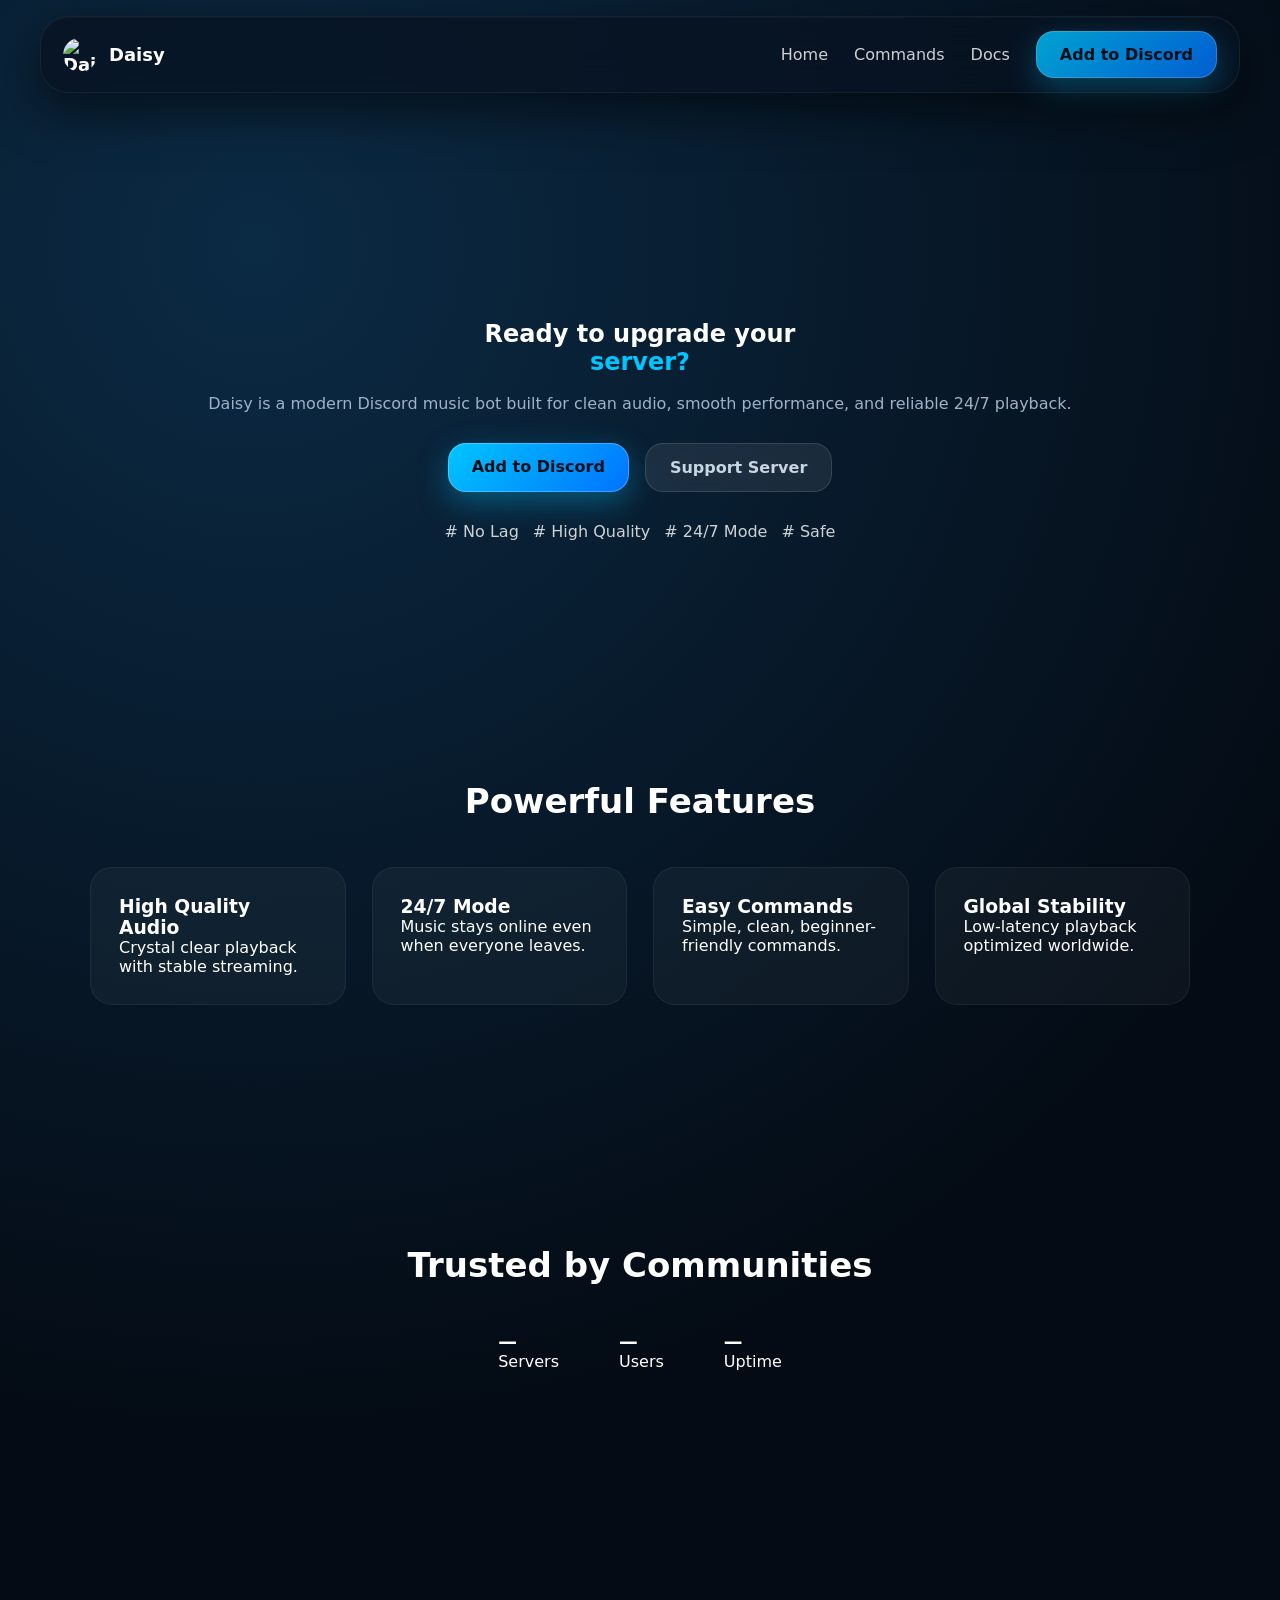
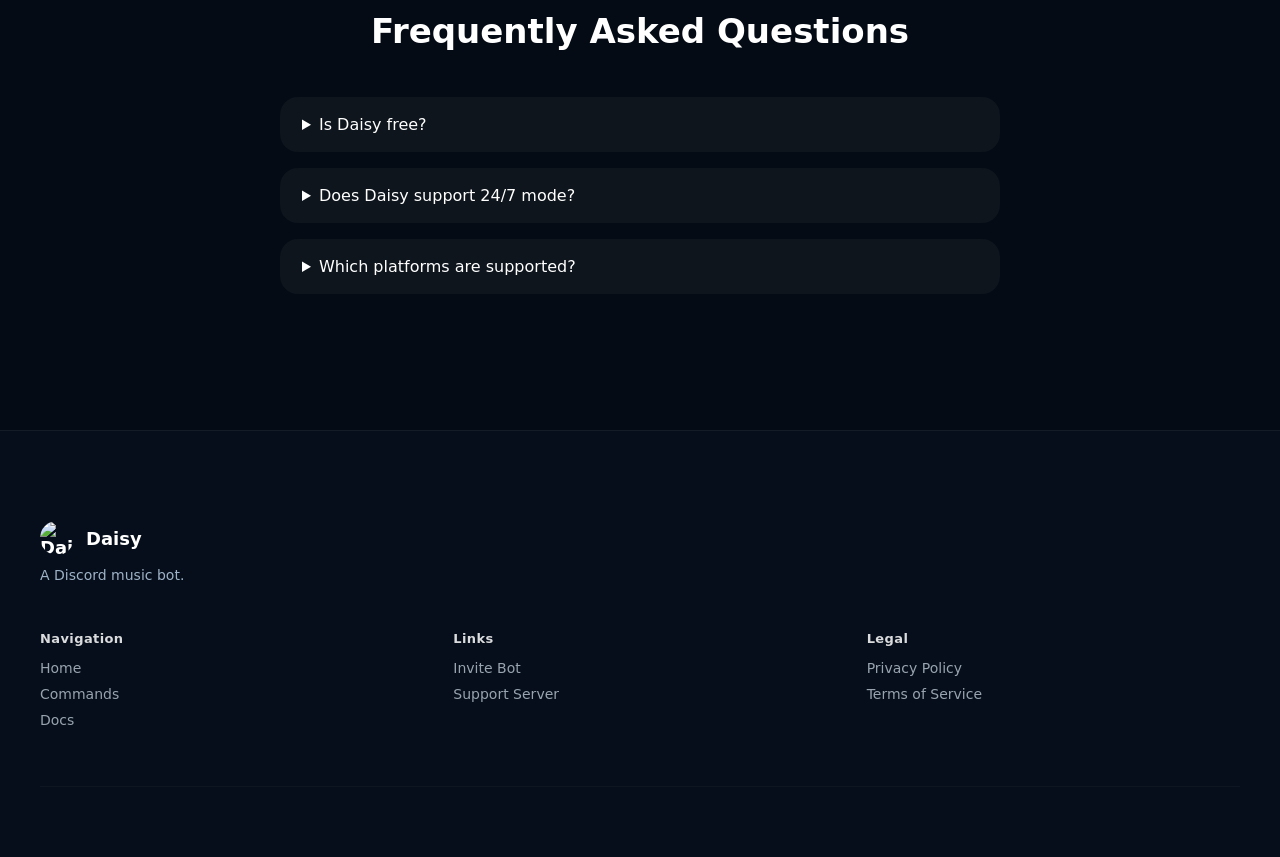
==== daisy/index.html @ 89b07923 "Update index.html" ====
<!DOCTYPE html>
<html lang="en">
<head>
  <meta charset="UTF-8" />
  <meta name="viewport" content="width=device-width, initial-scale=1.0" />
  <title>Daisy — Discord Music Bot</title>
  
  <meta property="og:type" content="website">
  <meta property="og:url" content="https://lovejot.is-a.dev/daisy">
  <meta property="og:title" content="Daisy — A Discord Music Bot">
  <meta property="og:description" content="High quality music, advanced filters, playlists, Spotify support and 24/7 mode. Add Daisy to your Discord server today.">
  <meta property="og:image" content="https://i.ibb.co/xtmF1NCG/ffbb6459c2cec57ca99cf73c35cd9084.png">

  <meta name="twitter:card" content="summary_large_image">
  <meta name="twitter:title" content="Daisy — A Discord Music Bot">
  <meta name="twitter:description" content="High quality music, advanced filters, playlists, Spotify support and 24/7 mode. Add Daisy to your Discord server today.">
  <meta name="twitter:image" content="https://i.ibb.co/xtmF1NCG/ffbb6459c2cec57ca99cf73c35cd9084.png">

  <meta name="theme-color" content="#00c6ff">

  <link rel="stylesheet" href="styles.css" />

  <!-- GSAP -->
  <script src="https://unpkg.com/gsap@3/dist/gsap.min.js" defer></script>
  <script src="https://unpkg.com/gsap@3/dist/ScrollTrigger.min.js" defer></script>
  <script src="main.js" defer></script>
</head>

<body>

<!-- ================= HEADER ================= -->
<header class="header">
  <div class="header-inner">
    <div class="logo">
      <img src="https://i.ibb.co/xtmF1NCG/ffbb6459c2cec57ca99cf73c35cd9084.png" alt="Daisy" />
      Daisy
    </div>

    <nav class="nav-desktop">
      <a id="navHome">Home</a>
      <a id="navCommands">Commands</a>
      <a id="navDocs">Docs</a>
      <a class="btn primary small" id="navInvite">Add to Discord</a>
    </nav>

    <button class="menu-btn" id="menuBtn" aria-label="Menu">
  <span></span>
  <span></span>
  <span></span>
</button>

  <!-- Mobile Floating Menu -->
<div class="mobile-menu" id="mobileMenu">
  <a class="menu-item" id="mNavHome">Home</a>
  <a class="menu-item" id="mNavCommands">Commands</a>
  <a class="menu-item" id="mNavDocs">Docs</a>

  <!-- PRIMARY CTA -->
  <a class="menu-btn-primary" id="mInviteBtn">
    Add to Discord
  </a>
</div>
</header>

  <div class="menu-backdrop" id="menuBackdrop"></div>

<!-- ================= MAIN ================= -->
<main>

<section class="hero section">
  <div class="hero-inner">
    <h1>
      Ready to upgrade your<br />
      <span class="accent">server?</span>
    </h1>

    <p>
      Daisy is a modern Discord music bot built for clean audio,
      smooth performance, and reliable 24/7 playback.
    </p>

    <div class="hero-actions">
      <a class="btn primary" id="heroInvite">Add to Discord</a>
      <a class="btn secondary" id="heroSupport">Support Server</a>
    </div>

    <div class="hero-badges">
      <span># No Lag</span>
      <span># High Quality</span>
      <span># 24/7 Mode</span>
      <span># Safe</span>
    </div>
  </div>
</section>

<section class="section">
  <h2 class="section-title">Powerful Features</h2>

  <div class="features-grid">
    <div class="feature-card">
      <h3>High Quality Audio</h3>
      <p>Crystal clear playback with stable streaming.</p>
    </div>
    <div class="feature-card">
      <h3>24/7 Mode</h3>
      <p>Music stays online even when everyone leaves.</p>
    </div>
    <div class="feature-card">
      <h3>Easy Commands</h3>
      <p>Simple, clean, beginner-friendly commands.</p>
    </div>
    <div class="feature-card">
      <h3>Global Stability</h3>
      <p>Low-latency playback optimized worldwide.</p>
    </div>
  </div>
</section>

<section class="section">
  <h2 class="section-title">Trusted by Communities</h2>

  <div class="stats-grid">
    <div class="stat">
      <h3 id="statServers">—</h3>
      <p>Servers</p>
    </div>
    <div class="stat">
      <h3 id="statUsers">—</h3>
      <p>Users</p>
    </div>
    <div class="stat">
      <h3 id="statUptime">—</h3>
      <p>Uptime</p>
    </div>
  </div>
</section>

<section class="section">
  <h2 class="section-title">Frequently Asked Questions</h2>

  <div class="faq">
    <details>
      <summary>Is Daisy free?</summary>
      <p>Yes. Daisy is completely free to use.</p>
    </details>
    <details>
      <summary>Does Daisy support 24/7 mode?</summary>
      <p>Yes, persistent 24/7 playback is supported.</p>
    </details>
    <details>
      <summary>Which platforms are supported?</summary>
      <p>Daisy supports popular Discord music sources.</p>
    </details>
  </div>
</section>

</main>

<!-- ================= FOOTER ================= -->
<footer class="footer">
  <div class="footer-inner">

    <!-- Brand -->
    <div class="footer-brand">
      <div class="logo">
        <img src="https://i.ibb.co/xtmF1NCG/ffbb6459c2cec57ca99cf73c35cd9084.png" alt="Daisy" />
        Daisy
      </div>
      <p class="footer-tagline">
        A Discord music bot.
      </p>
    </div>

    <!-- Links -->
    <div class="footer-cols">
  <div>
    <h4>Navigation</h4>
    <a id="fHome">Home</a>
    <a id="fCommands">Commands</a>
    <a id="fDocs">Docs</a>
  </div>

  <div>
    <h4>Links</h4>
    <a id="fInvite">Invite Bot</a>
    <a id="fSupport">Support Server</a>
  </div>

  <div>
    <h4>Legal</h4>
    <a href="privacy.html">Privacy Policy</a>
    <a href="terms.html">Terms of Service</a>
  </div>
</div>

    <!-- Bottom -->
    <div class="footer-bottom">
      <span id="footerCopy"></span>
    </div>

  </div>
</footer>

</body>
</html>
---- daisy/styles.css ----
*{margin:0;padding:0;box-sizing:border-box}

body{
  font-family:system-ui,-apple-system,"Segoe UI",sans-serif;
  background:radial-gradient(1200px at 20% 10%,#0b2a44,#040b14);
  color:#fff;
  overflow-x:hidden;
}

a{text-decoration:none;color:inherit}

/* Header */
.header {
  position: fixed;
  top: 16px;
  left: 50%;
  transform: translateX(-50%);
  width: calc(100% - 32px);
  max-width: 1200px;
  z-index: 1000;

  /* matte glass */
  background: rgba(8, 18, 32, 0.78);

  backdrop-filter: blur(32px) saturate(110%);
  -webkit-backdrop-filter: blur(32px) saturate(110%);

  border-radius: 28px;
  border: 1px solid rgba(255, 255, 255, 0.06);

  /* ambient depth (NO glow) */
  box-shadow:
    0 18px 50px rgba(0, 0, 0, 0.55),
    inset 0 1px 0 rgba(255,255,255,0.03);
}

.header-inner{
  padding:14px 22px;
  display:flex;
  justify-content:space-between;
  align-items:center;
}

.logo{
  display:flex;
  align-items:center;
  gap:12px;
  font-weight:600;
  font-size:18px;
}

.logo img{
  width:34px;height:34px;border-radius:50%;
}

/* Navigation */
.nav-desktop{display:flex;gap:26px;align-items:center}
.nav-desktop a{opacity:.8}
.nav-desktop a:hover{opacity:1}

.menu-btn{
  display:none;
  flex-direction:column;
  gap:4px;
  background:none;
  border:none;
  cursor:pointer;
}
/* Hamburger animation */
.menu-btn span {
  display: block;
  width: 22px;
  height: 2px;
  background: #fff;
  border-radius: 2px;
  transition: transform .35s ease, opacity .25s ease;
}

.menu-btn.open span:nth-child(1) {
  transform: translateY(6px) rotate(45deg);
}

.menu-btn.open span:nth-child(2) {
  opacity: 0;
}

.menu-btn.open span:nth-child(3) {
  transform: translateY(-6px) rotate(-45deg);
}

/* Mobile Menu */
.mobile-menu {
  position: fixed;
  top: 96px;
  left: 50%;
  transform: translateX(-50%) scale(0.97);
  width: calc(100% - 32px);
  max-width: 520px;

  opacity: 0;
  pointer-events: none;

  background: rgba(8, 18, 32, 0.82);

  backdrop-filter: blur(36px) saturate(115%);
  -webkit-backdrop-filter: blur(36px) saturate(115%);

  border-radius: 30px;
  border: 1px solid rgba(255,255,255,0.06);

  padding: 24px;
  display: flex;
  flex-direction: column;
  gap: 16px;

  box-shadow:
    0 40px 90px rgba(0,0,0,0.65);

  transition:
    opacity .35s ease,
    transform .35s ease;
}

.mobile-menu.open {
  opacity: 1;
  pointer-events: auto;
  transform: translateX(-50%) scale(1);
}
.mobile-menu .menu-item {
  padding: 14px 16px;
  border-radius: 14px;
  transition: background .25s ease;
}

.mobile-menu .menu-item:hover {
  background: rgba(255,255,255,0.06);
}

/* ===== Mobile menu backdrop (glass blur) ===== */
.menu-backdrop {
  position: fixed;
  inset: 0;
  z-index: 900;

  background: rgba(4, 12, 24, 0.55);
  backdrop-filter: blur(12px);
  -webkit-backdrop-filter: blur(12px);

  opacity: 0;
  pointer-events: none;
  transition: opacity .35s ease;
}

/* Only active on mobile */
@media (max-width: 768px) {
  .menu-backdrop.open {
    opacity: 1;
    pointer-events: auto;
  }
}

/* ===========================
   MOBILE PRIMARY CTA
=========================== */
.menu-btn-primary {
  margin-top: 18px;
  padding: 16px;
  text-align: center;
  border-radius: 18px;
  font-weight: 700;

  background: linear-gradient(135deg, #00c6ff, #0072ff);
  color: #001018;

  box-shadow:
    0 12px 35px rgba(0, 198, 255, 0.45),
    inset 0 0 0 1px rgba(255,255,255,0.3);

  transition: transform .25s ease, box-shadow .25s ease;
}

.menu-btn-primary:hover {
  transform: translateY(-2px) scale(1.03);
  box-shadow:
    0 18px 50px rgba(0, 198, 255, 0.6),
    inset 0 0 0 1px rgba(255,255,255,0.45);
}

/* ACTIVE LINK (Desktop + Mobile) */
.nav-desktop a.active,
.mobile-menu .menu-item.active {
  color: #00c6ff;
  position: relative;
}

.nav-desktop a.active::after {
  content: "";
  position: absolute;
  left: 0;
  bottom: -6px;
  width: 100%;
  height: 2px;
  background: #00c6ff;
  border-radius: 2px;
}

/* Mobile active indicator */
.mobile-menu .menu-item.active {
  background: rgba(0, 198, 255, 0.08);
  border-radius: 12px;
}

/* Buttons */
.btn{
  padding:14px 24px;
  border-radius:18px;
  font-weight:600;
  display:inline-block;
}
.btn.primary {
  background: linear-gradient(135deg, #00c6ff, #0072ff);
  color: #001018;
  font-weight: 700;

  box-shadow:
    0 10px 30px rgba(0, 198, 255, 0.35),
    inset 0 0 0 1px rgba(255,255,255,0.25);

  transition:
    transform .25s ease,
    box-shadow .25s ease,
    filter .25s ease;
}
.btn.secondary {
  background: rgba(255, 255, 255, 0.08);
  color: #c9d6e2;

  border: 1px solid rgba(255,255,255,0.12);
  backdrop-filter: blur(6px);

  box-shadow: none;
}

.btn.primary:hover {
  transform: translateY(-2px) scale(1.02);
  box-shadow:
    0 14px 38px rgba(0, 198, 255, 0.45),
    inset 0 0 0 1px rgba(255,255,255,0.35);
}

.btn.secondary:hover {
  background: rgba(255, 255, 255, 0.12);
}

/* Sections */
main{padding-top:200px}
.section{padding:120px 20px}
.section-title{text-align:center;font-size:34px;margin-bottom:46px}
.accent{color:#00c6ff}

/* Hero */
.hero{text-align:center}
.hero p{margin-top:18px;color:#9fb3c8}
.hero-actions{margin-top:30px;display:flex;justify-content:center;gap:16px;flex-wrap:wrap}
.hero-badges{margin-top:30px;display:flex;justify-content:center;gap:14px;opacity:.8}

/* Cards */
.features-grid{
  max-width:1100px;
  margin:auto;
  display:grid;
  grid-template-columns:repeat(auto-fit,minmax(240px,1fr));
  gap:26px;
}
.feature-card{
  padding:28px;
  border-radius:22px;
  background:rgba(255,255,255,.04);
  border:1px solid rgba(255,255,255,.06);
}

/* Stats */
.stats-grid{display:flex;justify-content:center;gap:60px;flex-wrap:wrap}

/* FAQ */
.faq{max-width:720px;margin:auto}
.faq details{
  background:rgba(255,255,255,.04);
  border-radius:18px;
  padding:18px 22px;
  margin-bottom:16px;
}

/* ================= DOCS HERO ================= */

.docs-hero {
  padding-top: 110px;   /* close to header */
  padding-bottom: 24px;
  text-align: center;
}

.docs-subtitle {
  margin-top: 10px;
  color: #9fb3c8;
  max-width: 520px;
  margin-inline: auto;
}

/* ================= GETTING STARTED CARD ================= */

.docs-start {
  padding-top: 24px; /* remove huge gap */
}

.docs-card {
  max-width: 880px;
  margin: 0 auto;

  padding: 32px 26px;

  background: rgba(255, 255, 255, 0.04);
  border: 1px solid rgba(255, 255, 255, 0.08);
  border-radius: 26px;

  backdrop-filter: blur(16px);
  -webkit-backdrop-filter: blur(16px);
}

.docs-title {
  text-align: center;
  font-size: 32px;
}

.docs-desc {
  text-align: center;
  margin-top: 12px;
  color: #9fb3c8;
}

/* ================= STEPS ================= */

.docs-steps {
  margin-top: 26px;
}

.docs-step {
  display: grid;
  grid-template-columns: 36px 1fr;
  gap: 14px;

  padding: 16px 0;
}

.docs-step:not(:last-child) {
  border-bottom: 1px solid rgba(255,255,255,0.08);
}

.step-index {
  width: 36px;
  height: 36px;

  border-radius: 50%;
  background: linear-gradient(135deg, #00c6ff, #0072ff);
  color: #001018;

  display: flex;
  align-items: center;
  justify-content: center;

  font-weight: 700;
}

.docs-step h4 {
  margin-bottom: 4px;
}

/* ===== COMMANDS ===== */
/* ================= COMMAND CONTROLS ================= */

.command-controls {
  margin-top: 28px;
  display: flex;
  gap: 12px;
  justify-content: center;
  flex-wrap: wrap;
}

.command-controls input,
.command-controls select {
  background: rgba(255,255,255,0.08);
  backdrop-filter: blur(10px);
  -webkit-backdrop-filter: blur(10px);

  border: 1px solid rgba(255,255,255,0.15);
  color: #eaf2ff;

  padding: 12px 14px;
  border-radius: 12px;
  font-size: 14px;
  outline: none;
  min-width: 160px;
}

.command-controls input::placeholder {
  color: rgba(234,242,255,0.6);
}

/* ================= COMMAND LIST ================= */

.commands-list {
  max-width: 900px;
  margin: 48px auto 0;
  display: grid;
  gap: 14px;

  /* Mobile GPU stability */
  transform: translateZ(0);
  will-change: transform;
}

/* ================= COMMAND CARD ================= */

.command-row {
  display: flex;
  flex-direction: column;
  gap: 6px;

  padding: 16px 18px;
  border-radius: 16px;

  background: linear-gradient(
    180deg,
    rgba(255,255,255,0.08),
    rgba(255,255,255,0.04)
  );

  border: 1px solid rgba(255,255,255,0.12);

  transition: transform .2s ease, background .2s ease;

  /* Prevent Android scroll corruption */
  transform: translateZ(0);
  backface-visibility: hidden;
}

.command-row:hover {
  background: rgba(255,255,255,0.09);
  transform: translateY(-2px);
}

.command-row strong {
  font-size: 15px;
  font-weight: 600;
  color: #00c6ff;
}

.command-row span {
  font-size: 13px;
  color: #c7d6e6;
  line-height: 1.4;
}

/* ================= MOBILE FIX ================= */

@media (max-width: 768px) {

  /* Disable hover lift on touch devices */
  .command-row:hover {
    transform: none;
  }
}

/* ================= CATEGORY DROPDOWN ================= */

.category-dropdown {
  position: relative;
  min-width: 180px;
}

.category-btn {
  width: 100%;
  padding: 12px 14px;
  border-radius: 12px;
  font-size: 14px;
  cursor: pointer;
  text-align: left;

  background: rgba(255,255,255,0.08);
  color: #eaf2ff;
  border: 1px solid rgba(255,255,255,0.15);

  backdrop-filter: blur(10px);
  -webkit-backdrop-filter: blur(10px);
}

.category-btn .arrow {
  float: right;
  opacity: 0.7;
}

.category-menu {
  position: absolute;
  top: 110%;
  left: 0;
  right: 0;
  border-radius: 14px;
  padding: 6px;
  display: none;
  z-index: 20;

  background: rgba(8, 18, 32, 0.95);
  border: 1px solid rgba(255,255,255,0.08);
  backdrop-filter: blur(14px);
}

.category-dropdown.open .category-menu {
  display: block;
  animation: fadeIn .2s ease;
}

.cat-option {
  padding: 10px 12px;
  border-radius: 10px;
  cursor: pointer;
  font-size: 14px;
  color: #cfe6ff;
}

.cat-option:hover {
  background: rgba(0,198,255,0.15);
  color: #fff;
}

@keyframes fadeIn {
  from { opacity: 0; transform: translateY(-4px); }
  to { opacity: 1; transform: translateY(0); }
}
/* ================= CTA ================= */

.docs-cta {
  margin-top: 28px;
  text-align: center;
}


/* ---------- FOOTER ---------- */
.footer {
  background: rgba(6, 15, 28, 0.88);
  backdrop-filter: blur(14px);
  -webkit-backdrop-filter: blur(14px);

  border-top: 1px solid rgba(255, 255, 255, 0.06);
  padding: 90px 20px 50px;
}

.footer-inner {
  max-width: 1200px;
  margin: auto;
}

/* Brand */
.footer-brand {
  display: flex;
  flex-direction: column;
  gap: 12px;
}

.footer-tagline {
  color: #9fb3c8;
  font-size: 14px;
  max-width: 360px;
}

/* Columns */
.footer-cols {
  margin-top: 48px;
  display: grid;
  grid-template-columns: repeat(auto-fit, minmax(160px, 1fr));
  gap: 40px;
}

.footer-cols h4 {
  margin-bottom: 14px;
  font-size: 13px;
  letter-spacing: 0.4px;
  opacity: 0.85;
}

/* Links */
.footer-cols a {
  display: block;
  margin-bottom: 10px;
  font-size: 14px;
  color: #c9d6e2;
  opacity: 0.75;

  transition: opacity .25s ease, transform .25s ease;
}

.footer-cols a:hover {
  opacity: 1;
  transform: translateX(4px);
}

/* Bottom */
.footer-bottom {
  margin-top: 48px;
  padding-top: 20px;
  border-top: 1px solid rgba(255,255,255,0.06);

  font-size: 13px;
  opacity: 0.55;
  text-align: center;
}

/* ---------- RESPONSIVE ---------- */
@media (max-width: 768px) {
  .nav-desktop {
    display: none;
  }

  .menu-btn {
    display: flex;
    align-items: center;
    justify-content: center;
  }

  .hero {
    padding-top: 180px;
  }

  .docs-hero {
    padding-top: 100px;
    padding-bottom: 16px;
  }

  .docs-card {
    padding: 24px 18px;
  }

  .docs-title {
    font-size: 26px;
  }
  .command-controls {
    padding: 0 16px;
  }

  .commands-list {
    padding: 0 16px;
    margin-top: 32px;
  }

  .command-row {
    padding: 14px 16px;
  }

  .command-row strong {
    font-size: 14px;
  }

  .command-row span {
    font-size: 12.5px;
  }

  /* CTA priority (mobile) */
  .hero-actions .btn.primary {
    min-width: 220px;
  }

  .hero-actions .btn.secondary {
    opacity: 0.85;
  }
}
/* ================= MOBILE COMMANDS VISIBILITY FIX ================= */

@media (max-width: 768px) {

  main {
    padding-top: 140px; /* header space */
  }

  .docs-hero {
    padding-top: 60px;
  }

  .section.docs-start {
    padding-top: 40px;
  }

  .commands-list {
    margin-top: 28px;
  }

}
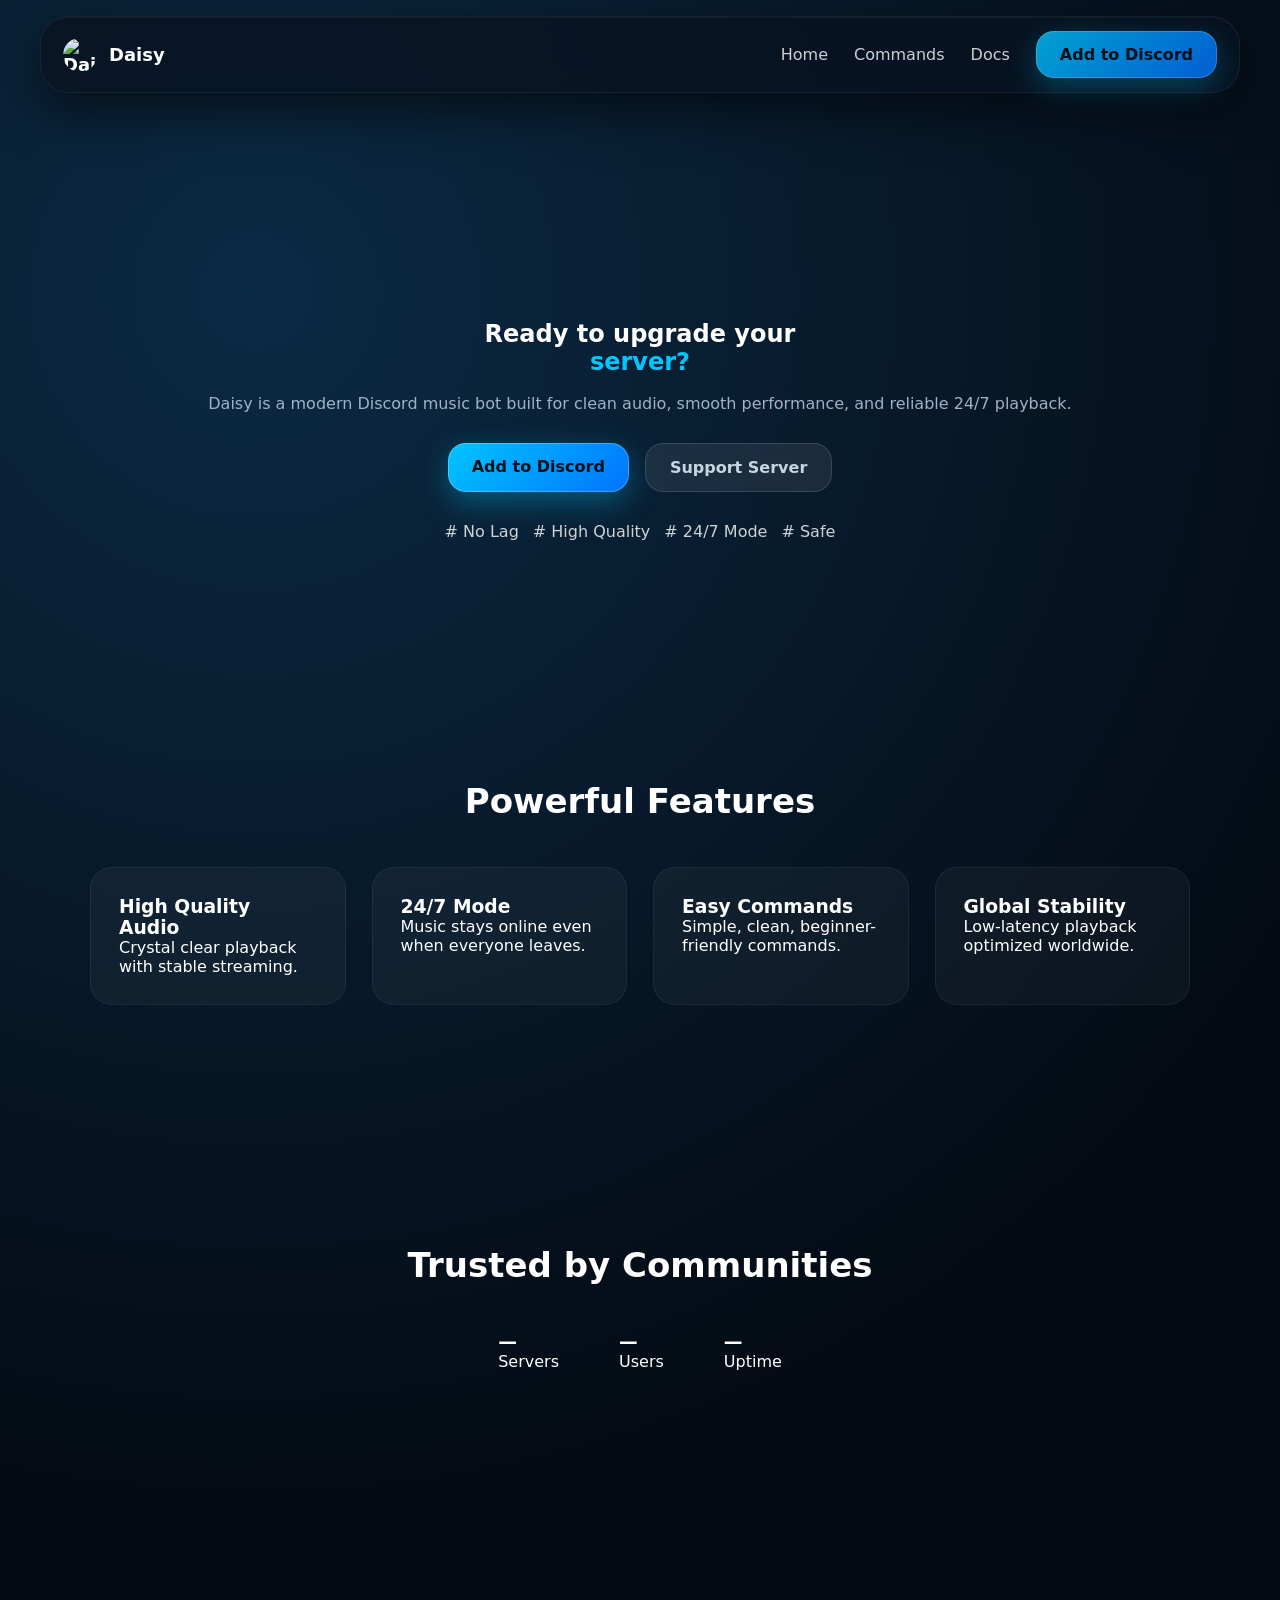
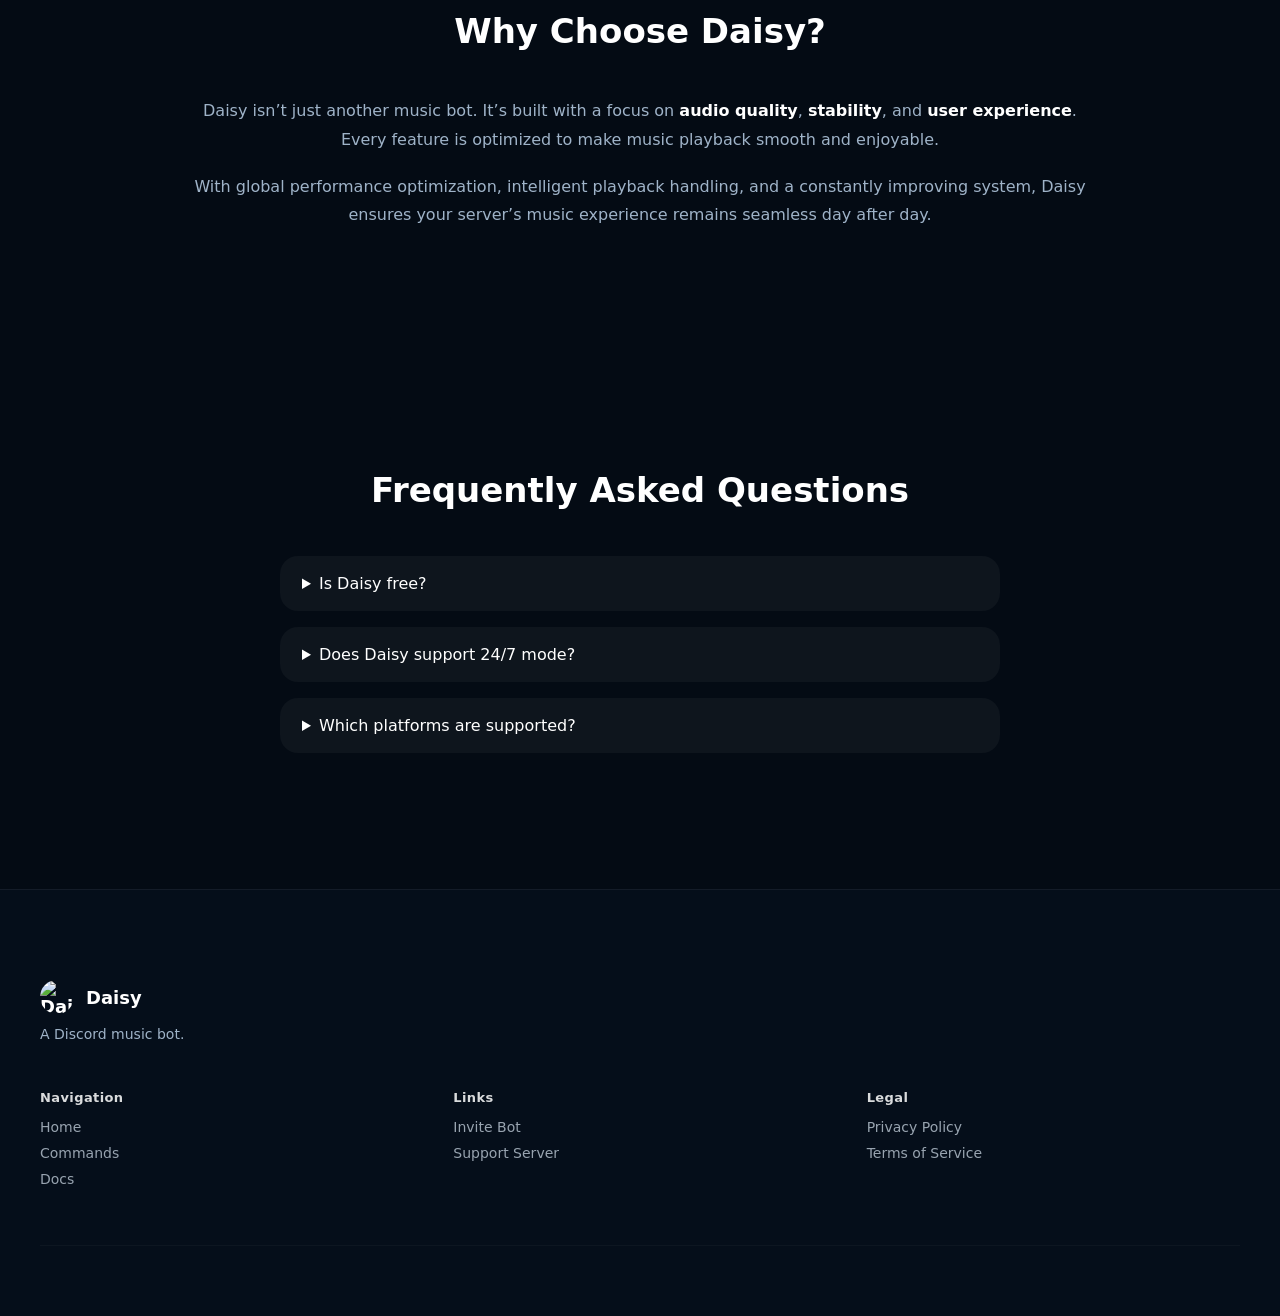
==== commit 49571f68: "Update index.html" ====
--- a/daisy/index.html
+++ b/daisy/index.html
@@ -9,12 +9,12 @@
   <meta property="og:url" content="https://lovejot.is-a.dev/daisy">
   <meta property="og:title" content="Daisy — A Discord Music Bot">
   <meta property="og:description" content="High quality music, advanced filters, playlists, Spotify support and 24/7 mode. Add Daisy to your Discord server today.">
-  <meta property="og:image" content="https://i.ibb.co/xtmF1NCG/ffbb6459c2cec57ca99cf73c35cd9084.png">
+  <meta property="og:image" content="https://i.ibb.co/9k61BDzZ/8aca2dc23b82d6c9f19e28527a9b6b1c.png">
 
   <meta name="twitter:card" content="summary_large_image">
   <meta name="twitter:title" content="Daisy — A Discord Music Bot">
   <meta name="twitter:description" content="High quality music, advanced filters, playlists, Spotify support and 24/7 mode. Add Daisy to your Discord server today.">
-  <meta name="twitter:image" content="https://i.ibb.co/xtmF1NCG/ffbb6459c2cec57ca99cf73c35cd9084.png">
+  <meta name="twitter:image" content="https://i.ibb.co/9k61BDzZ/8aca2dc23b82d6c9f19e28527a9b6b1c.png">
 
   <meta name="theme-color" content="#00c6ff">
 
@@ -135,6 +135,27 @@
   </div>
 </section>
 
+<!-- ================= WHY CHOOSE DAISY ================= -->
+<section class="section">
+  <h2 class="section-title">Why Choose Daisy?</h2>
+
+  <div style="max-width:900px;margin:0 auto;color:#9fb3c8;line-height:1.8;text-align:center">
+    <p>
+      Daisy isn’t just another music bot. It’s built with a focus on
+      <strong style="color:#fff">audio quality</strong>,
+      <strong style="color:#fff">stability</strong>, and
+      <strong style="color:#fff">user experience</strong>.
+      Every feature is optimized to make music playback smooth and enjoyable.
+    </p>
+
+    <p style="margin-top:18px">
+      With global performance optimization, intelligent playback handling,
+      and a constantly improving system, Daisy ensures your server’s music
+      experience remains seamless day after day.
+    </p>
+  </div>
+</section>
+  
 <section class="section">
   <h2 class="section-title">Frequently Asked Questions</h2>
 
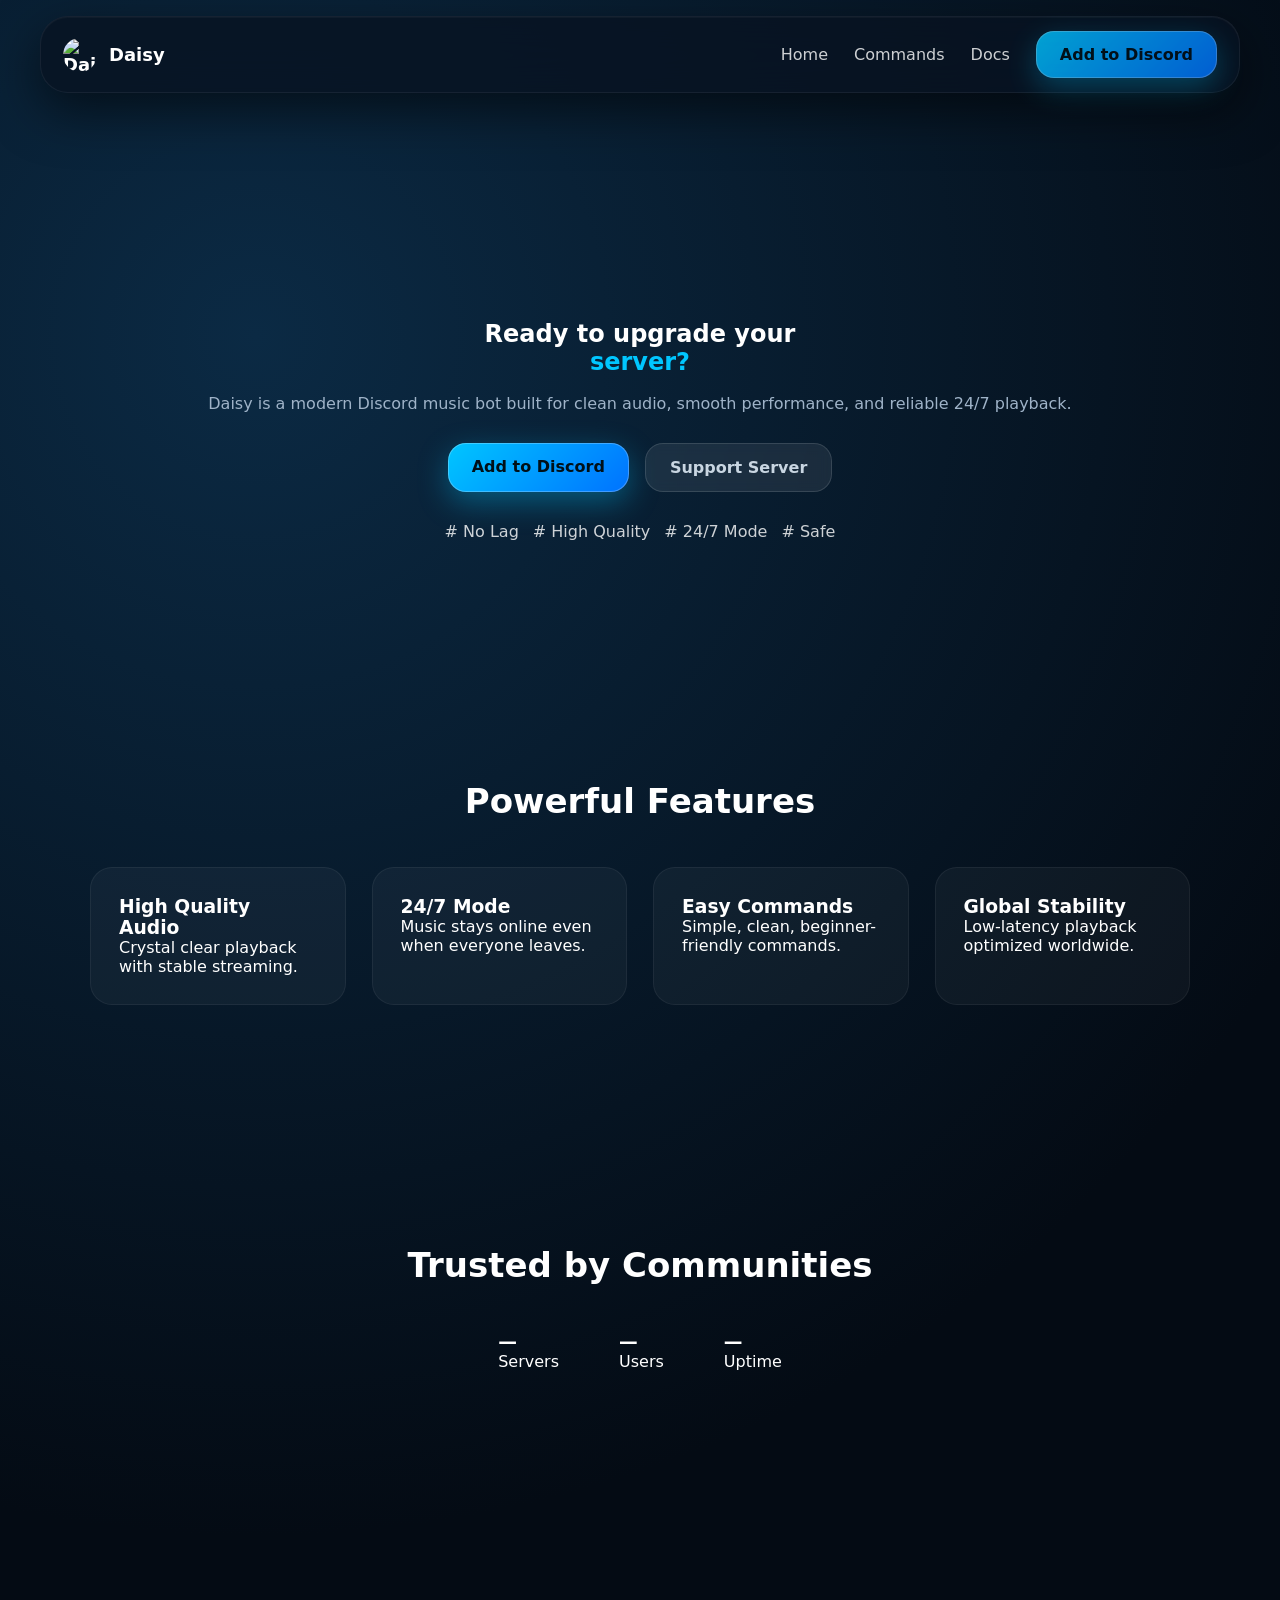
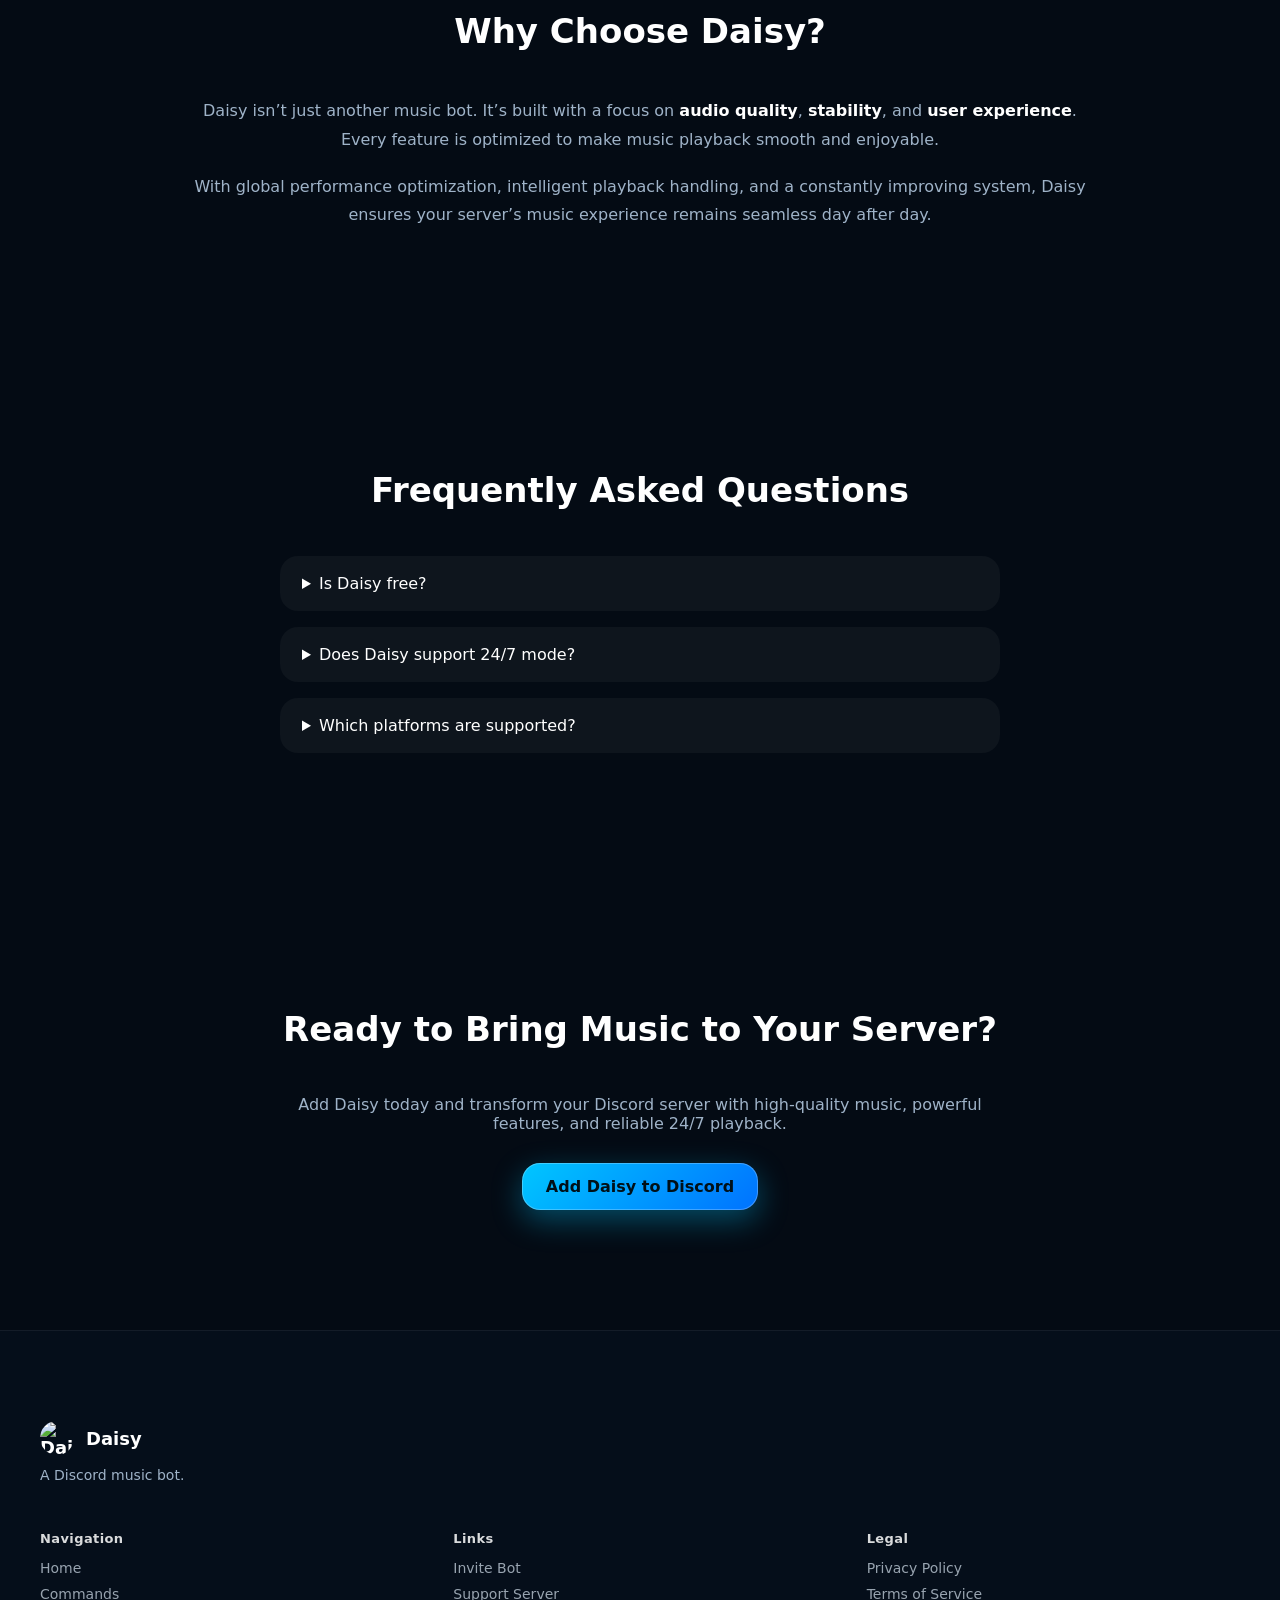
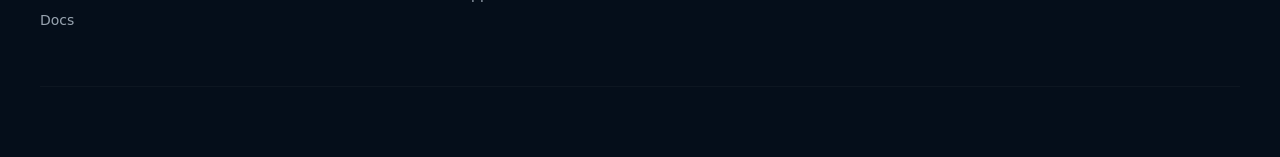
==== commit 9bbb8790: "Update index.html" ====
--- a/daisy/index.html
+++ b/daisy/index.html
@@ -174,7 +174,20 @@
     </details>
   </div>
 </section>
-
+  
+<!-- ================= FINAL CTA ================= -->
+<section class="section" style="text-align:center">
+  <h2 class="section-title">Ready to Bring Music to Your Server?</h2>
+
+  <p style="max-width:700px;margin:0 auto;color:#9fb3c8">
+    Add Daisy today and transform your Discord server with high-quality music,
+    powerful features, and reliable 24/7 playback.
+  </p>
+
+  <div style="margin-top:30px">
+    <a class="btn primary" id="ctaInvite">Add Daisy to Discord</a>
+  </div>
+</section>
 </main>
 
 <!-- ================= FOOTER ================= -->
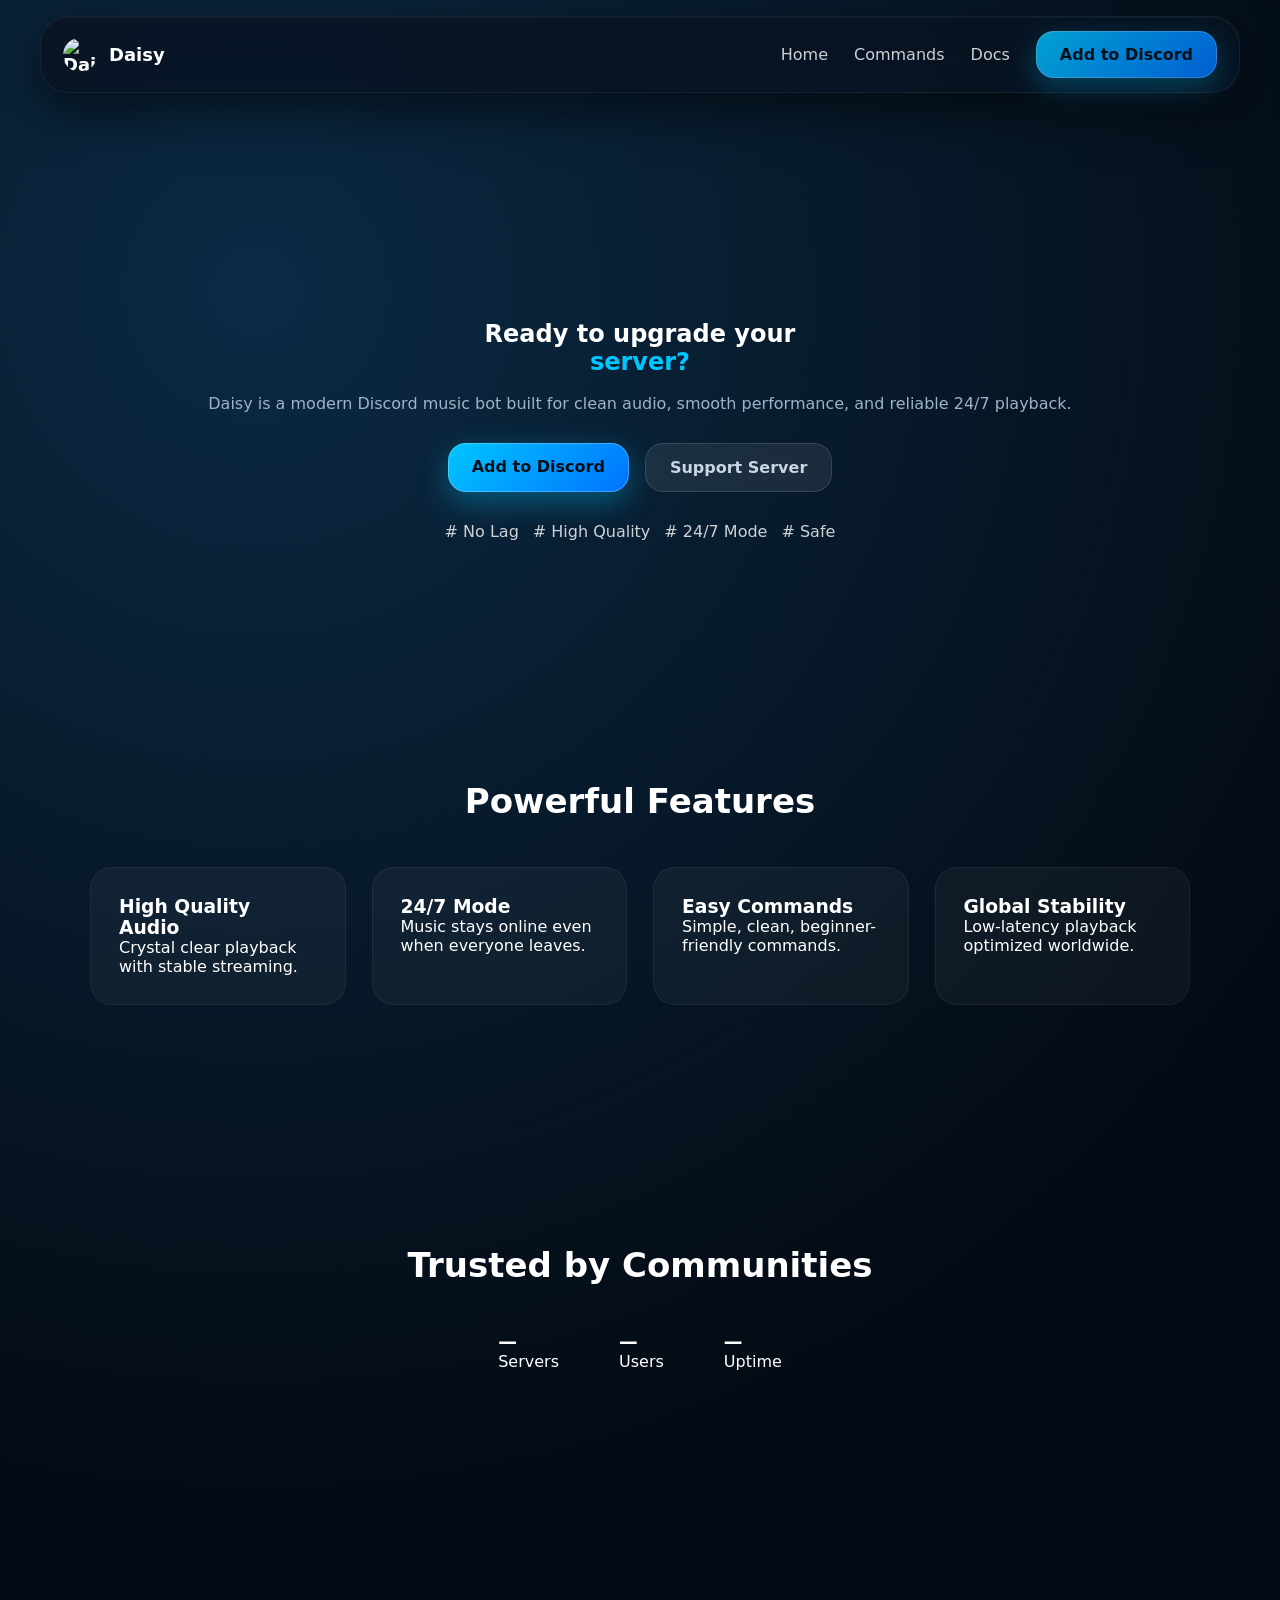
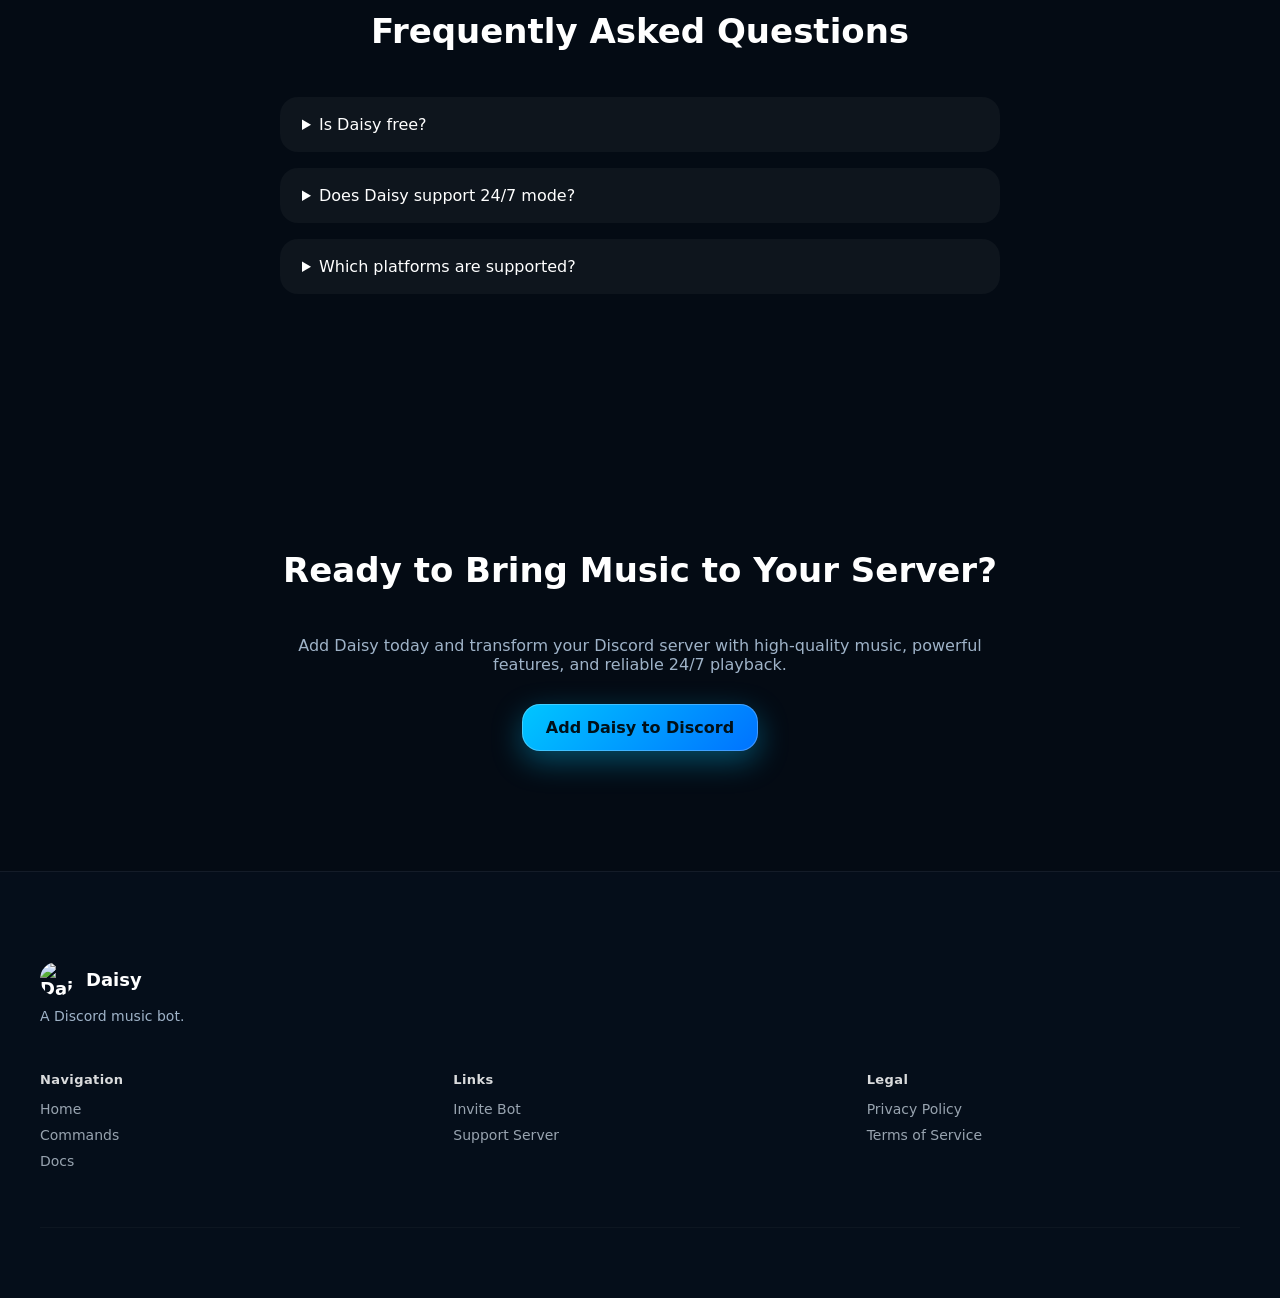
==== commit 9b70b773: "Update index.html" ====
--- a/daisy/index.html
+++ b/daisy/index.html
@@ -134,28 +134,6 @@
     </div>
   </div>
 </section>
-
-<!-- ================= WHY CHOOSE DAISY ================= -->
-<section class="section">
-  <h2 class="section-title">Why Choose Daisy?</h2>
-
-  <div style="max-width:900px;margin:0 auto;color:#9fb3c8;line-height:1.8;text-align:center">
-    <p>
-      Daisy isn’t just another music bot. It’s built with a focus on
-      <strong style="color:#fff">audio quality</strong>,
-      <strong style="color:#fff">stability</strong>, and
-      <strong style="color:#fff">user experience</strong>.
-      Every feature is optimized to make music playback smooth and enjoyable.
-    </p>
-
-    <p style="margin-top:18px">
-      With global performance optimization, intelligent playback handling,
-      and a constantly improving system, Daisy ensures your server’s music
-      experience remains seamless day after day.
-    </p>
-  </div>
-</section>
-  
 <section class="section">
   <h2 class="section-title">Frequently Asked Questions</h2>
 
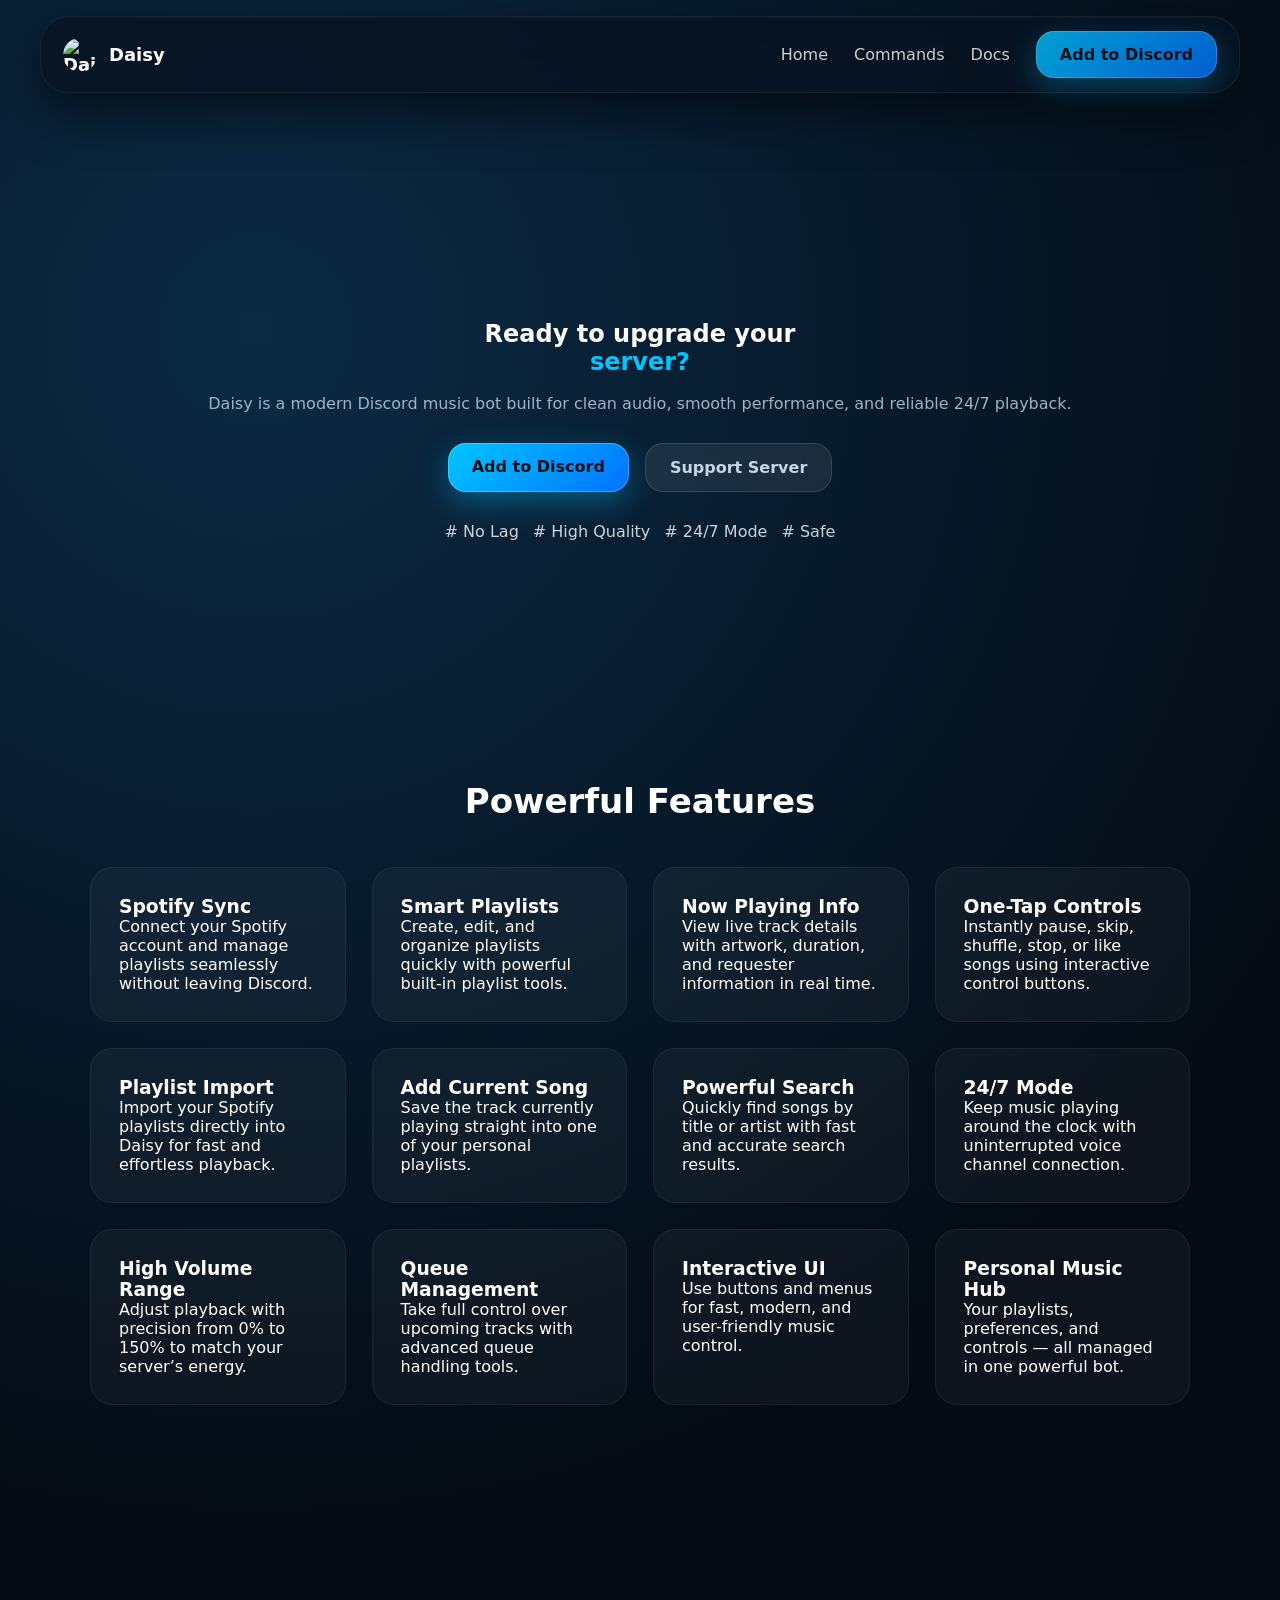
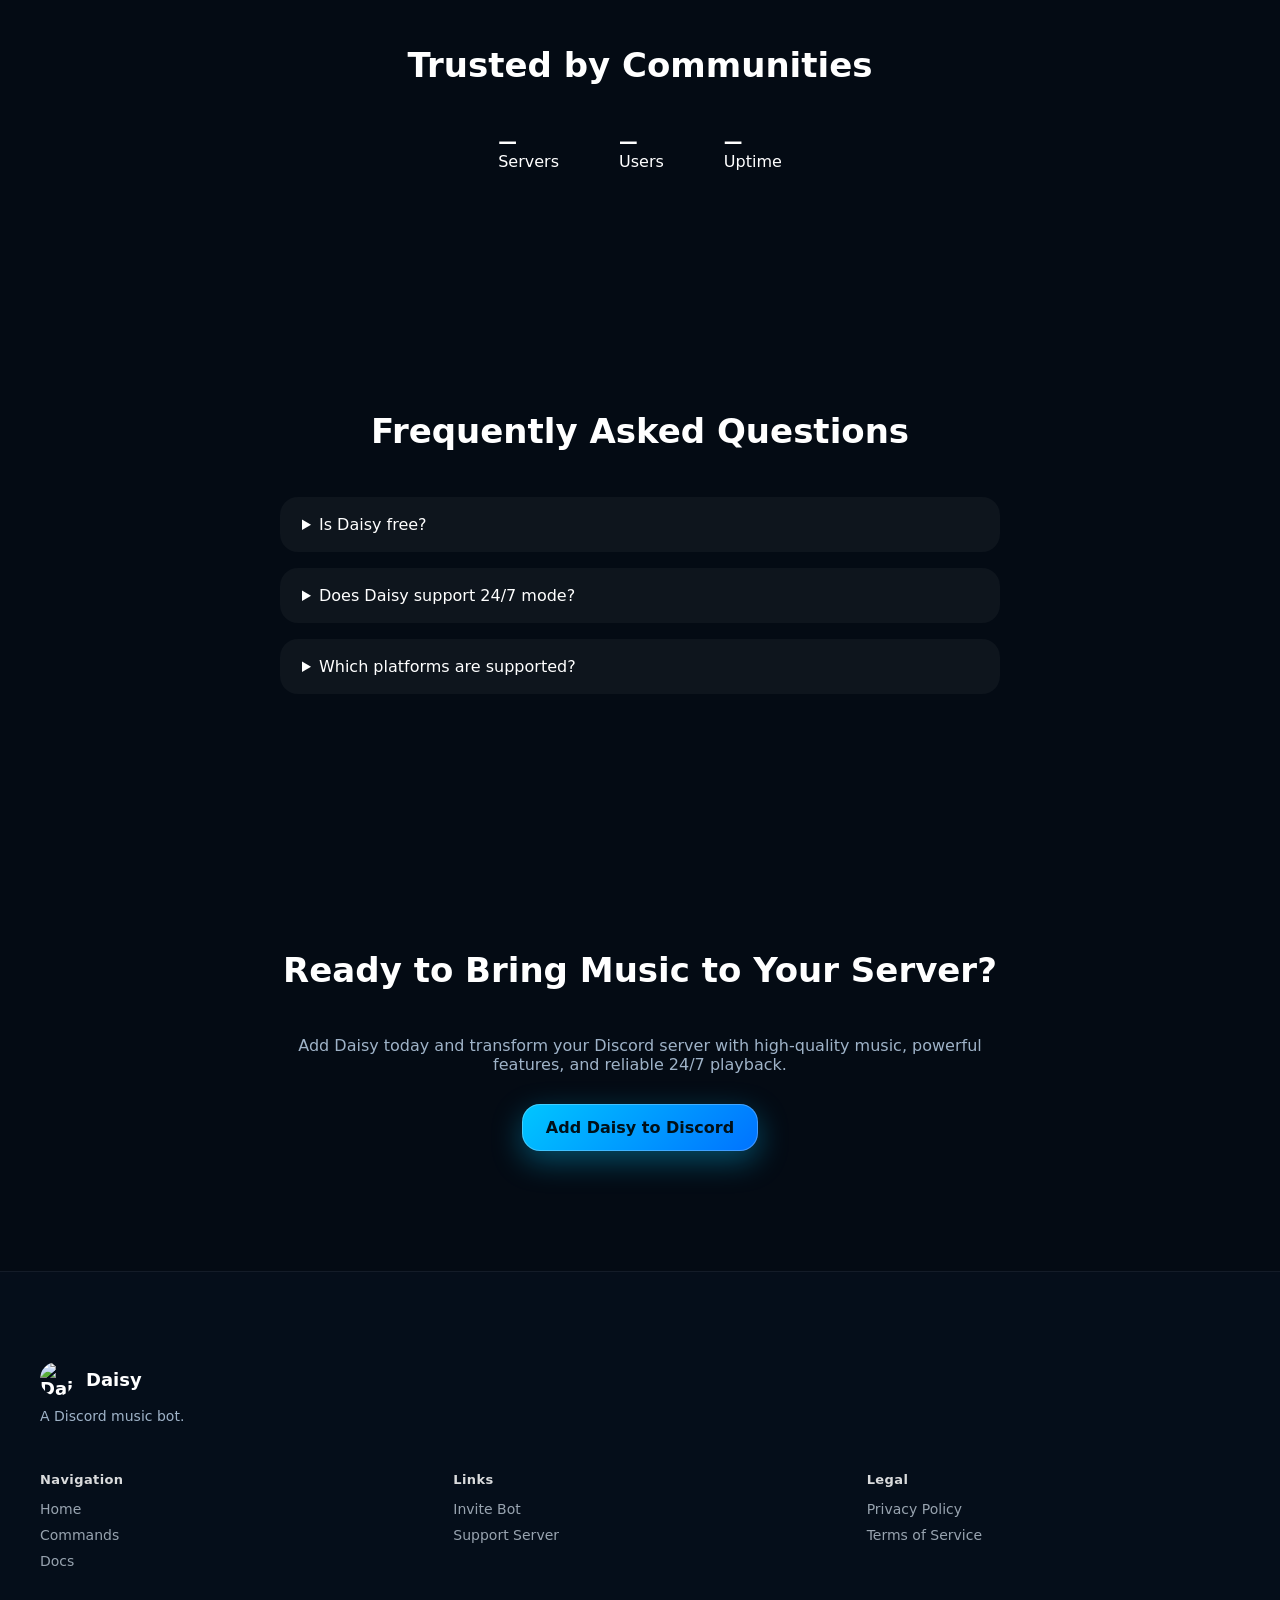
==== commit 5724f146: "Update index.html" ====
--- a/daisy/index.html
+++ b/daisy/index.html
@@ -92,7 +92,7 @@
     </div>
   </div>
 </section>
-
+<!--
 <section class="section">
   <h2 class="section-title">Powerful Features</h2>
 
@@ -115,7 +115,75 @@
     </div>
   </div>
 </section>
-
+-->
+<section class="section">
+  <h2 class="section-title">Powerful Features</h2>
+
+  <div class="features-grid">
+
+    <div class="feature-card">
+      <h3><span class="feature-icon icon-spotify"></span>Spotify Sync</h3>
+      <p>Connect your Spotify account and manage playlists seamlessly without leaving Discord.</p>
+    </div>
+
+    <div class="feature-card">
+      <h3><span class="feature-icon icon-playlist"></span>Smart Playlists</h3>
+      <p>Create, edit, and organize playlists quickly with powerful built-in playlist tools.</p>
+    </div>
+
+    <div class="feature-card">
+      <h3><span class="feature-icon icon-nowplaying"></span>Now Playing Info</h3>
+      <p>View live track details with artwork, duration, and requester information in real time.</p>
+    </div>
+
+    <div class="feature-card">
+      <h3><span class="feature-icon icon-controls"></span>One-Tap Controls</h3>
+      <p>Instantly pause, skip, shuffle, stop, or like songs using interactive control buttons.</p>
+    </div>
+
+    <div class="feature-card">
+      <h3><span class="feature-icon icon-import"></span>Playlist Import</h3>
+      <p>Import your Spotify playlists directly into Daisy for fast and effortless playback.</p>
+    </div>
+
+    <div class="feature-card">
+      <h3><span class="feature-icon icon-addsong"></span>Add Current Song</h3>
+      <p>Save the track currently playing straight into one of your personal playlists.</p>
+    </div>
+
+    <div class="feature-card">
+      <h3><span class="feature-icon icon-search"></span>Powerful Search</h3>
+      <p>Quickly find songs by title or artist with fast and accurate search results.</p>
+    </div>
+
+    <div class="feature-card">
+      <h3><span class="feature-icon icon-247"></span>24/7 Mode</h3>
+      <p>Keep music playing around the clock with uninterrupted voice channel connection.</p>
+    </div>
+
+    <div class="feature-card">
+      <h3><span class="feature-icon icon-volume"></span>High Volume Range</h3>
+      <p>Adjust playback with precision from 0% to 150% to match your server’s energy.</p>
+    </div>
+
+    <div class="feature-card">
+      <h3><span class="feature-icon icon-queue"></span>Queue Management</h3>
+      <p>Take full control over upcoming tracks with advanced queue handling tools.</p>
+    </div>
+
+    <div class="feature-card">
+      <h3><span class="feature-icon icon-ui"></span>Interactive UI</h3>
+      <p>Use buttons and menus for fast, modern, and user-friendly music control.</p>
+    </div>
+
+    <div class="feature-card">
+      <h3><span class="feature-icon icon-hub"></span>Personal Music Hub</h3>
+      <p>Your playlists, preferences, and controls — all managed in one powerful bot.</p>
+    </div>
+
+  </div>
+</section>
+  
 <section class="section">
   <h2 class="section-title">Trusted by Communities</h2>
 
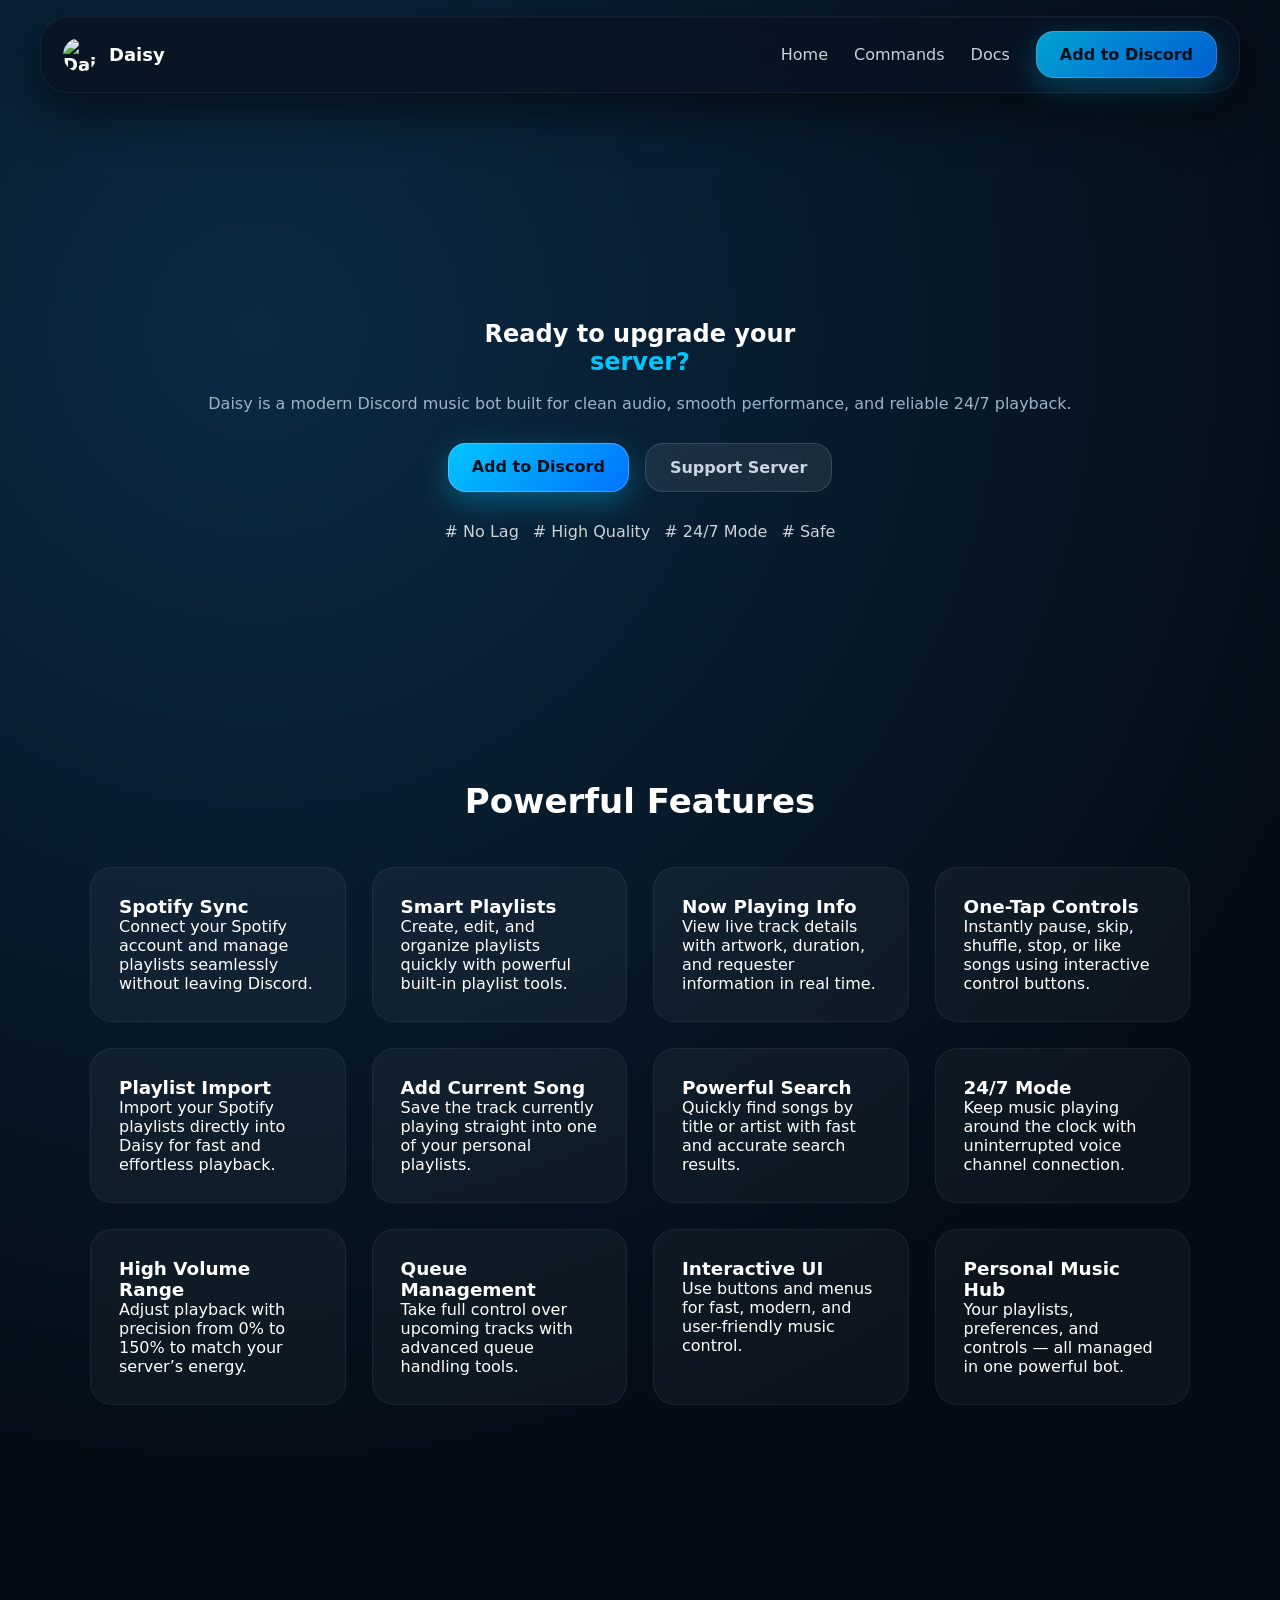
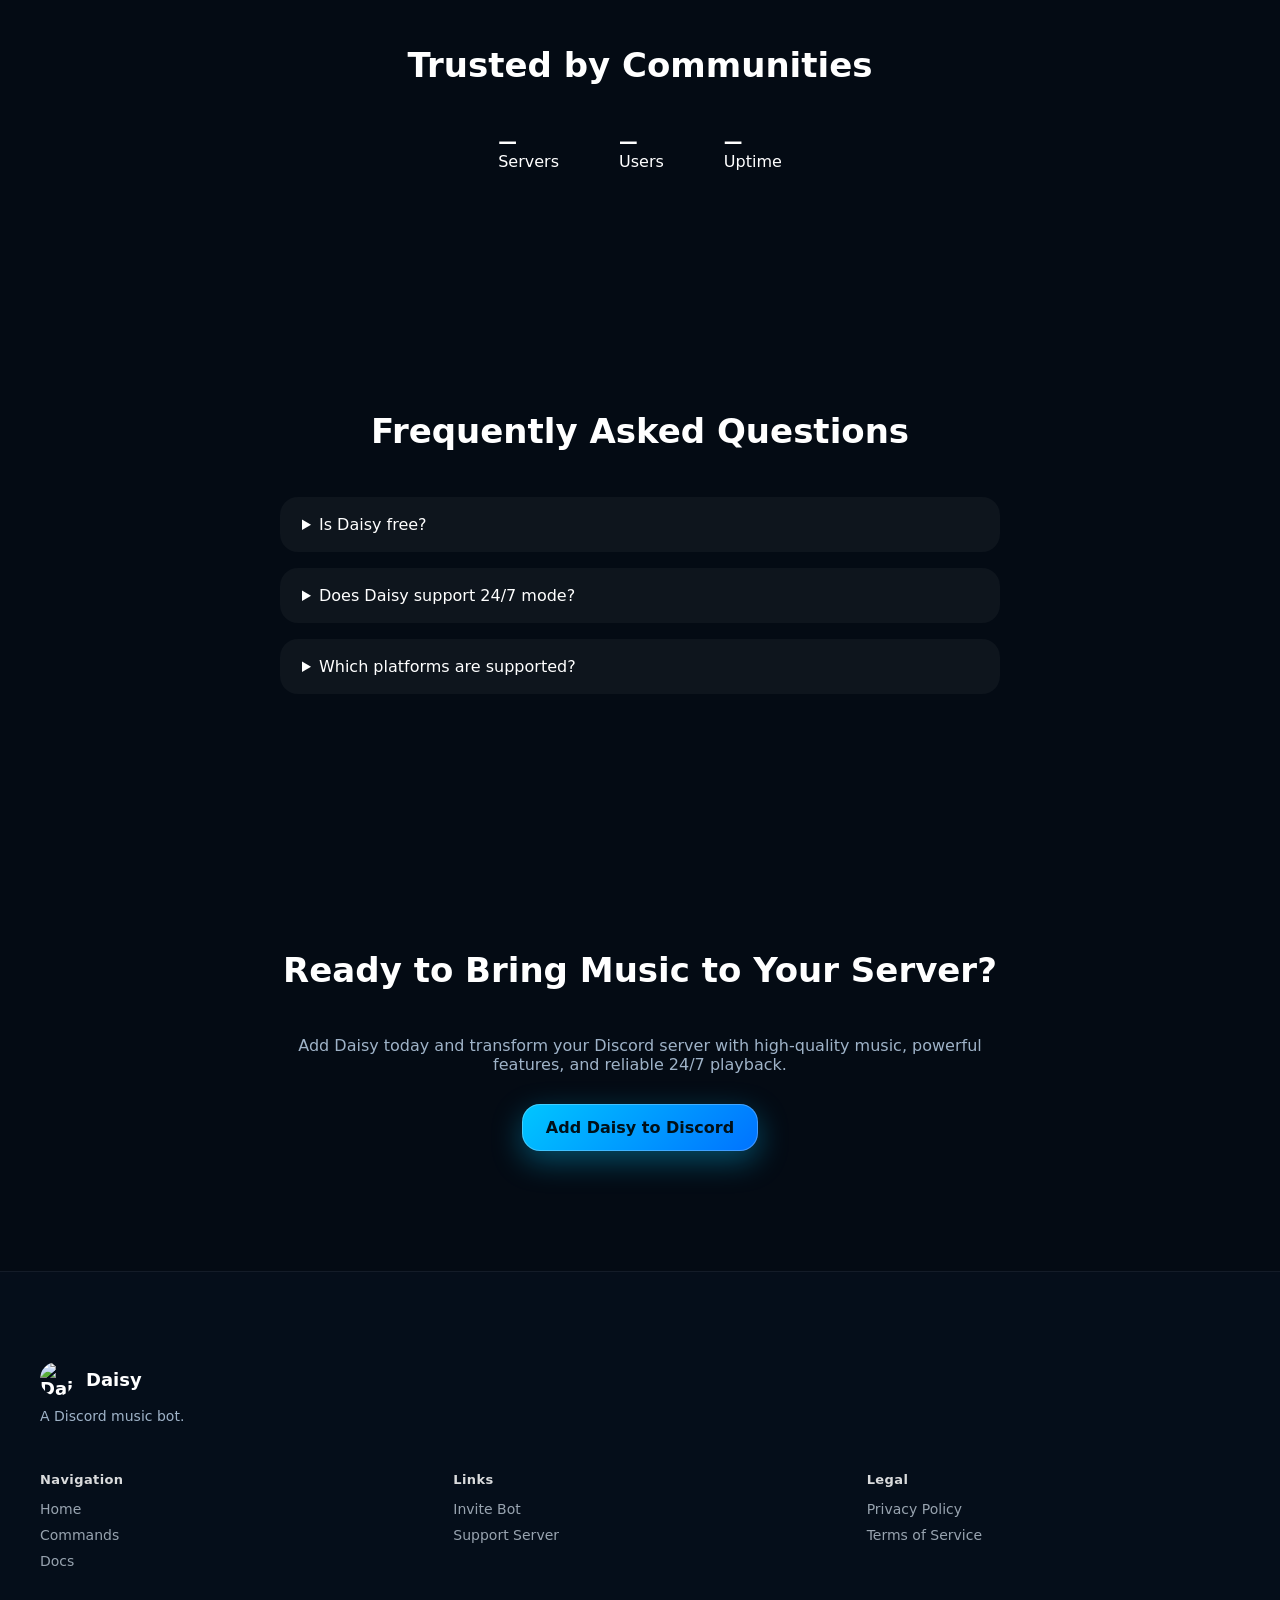
==== commit dce59f38: "Update index.html" ====
--- a/daisy/index.html
+++ b/daisy/index.html
@@ -122,62 +122,62 @@
   <div class="features-grid">
 
     <div class="feature-card">
-      <h3><span class="feature-icon icon-spotify"></span>Spotify Sync</h3>
+      <h3>Spotify Sync</h3>
       <p>Connect your Spotify account and manage playlists seamlessly without leaving Discord.</p>
     </div>
 
     <div class="feature-card">
-      <h3><span class="feature-icon icon-playlist"></span>Smart Playlists</h3>
+      <h3>Smart Playlists</h3>
       <p>Create, edit, and organize playlists quickly with powerful built-in playlist tools.</p>
     </div>
 
     <div class="feature-card">
-      <h3><span class="feature-icon icon-nowplaying"></span>Now Playing Info</h3>
+      <h3>Now Playing Info</h3>
       <p>View live track details with artwork, duration, and requester information in real time.</p>
     </div>
 
     <div class="feature-card">
-      <h3><span class="feature-icon icon-controls"></span>One-Tap Controls</h3>
+      <h3>One-Tap Controls</h3>
       <p>Instantly pause, skip, shuffle, stop, or like songs using interactive control buttons.</p>
     </div>
 
     <div class="feature-card">
-      <h3><span class="feature-icon icon-import"></span>Playlist Import</h3>
+      <h3>Playlist Import</h3>
       <p>Import your Spotify playlists directly into Daisy for fast and effortless playback.</p>
     </div>
 
     <div class="feature-card">
-      <h3><span class="feature-icon icon-addsong"></span>Add Current Song</h3>
+      <h3>Add Current Song</h3>
       <p>Save the track currently playing straight into one of your personal playlists.</p>
     </div>
 
     <div class="feature-card">
-      <h3><span class="feature-icon icon-search"></span>Powerful Search</h3>
+      <h3>Powerful Search</h3>
       <p>Quickly find songs by title or artist with fast and accurate search results.</p>
     </div>
 
     <div class="feature-card">
-      <h3><span class="feature-icon icon-247"></span>24/7 Mode</h3>
+      <h3></span>24/7 Mode</h3>
       <p>Keep music playing around the clock with uninterrupted voice channel connection.</p>
     </div>
 
     <div class="feature-card">
-      <h3><span class="feature-icon icon-volume"></span>High Volume Range</h3>
+      <h3>High Volume Range</h3>
       <p>Adjust playback with precision from 0% to 150% to match your server’s energy.</p>
     </div>
 
     <div class="feature-card">
-      <h3><span class="feature-icon icon-queue"></span>Queue Management</h3>
+      <h3>Queue Management</h3>
       <p>Take full control over upcoming tracks with advanced queue handling tools.</p>
     </div>
 
     <div class="feature-card">
-      <h3><span class="feature-icon icon-ui"></span>Interactive UI</h3>
+      <h3>Interactive UI</h3>
       <p>Use buttons and menus for fast, modern, and user-friendly music control.</p>
     </div>
 
     <div class="feature-card">
-      <h3><span class="feature-icon icon-hub"></span>Personal Music Hub</h3>
+      <h3>Personal Music Hub</h3>
       <p>Your playlists, preferences, and controls — all managed in one powerful bot.</p>
     </div>
 
--- a/daisy/styles.css
+++ b/daisy/styles.css
@@ -535,6 +535,34 @@
   from { opacity: 0; transform: translateY(-4px); }
   to { opacity: 1; transform: translateY(0); }
 }
+
+.feature-card h3 {
+  display: flex;
+  align-items: center;
+  gap: 12px;
+  font-size: 1.15rem;
+}
+
+.feature-icon {
+  width: 22px;
+  height: 22px;
+  border-radius: 6px;
+  display: inline-block;
+}
+
+/* Icon Colors */
+.icon-spotify   { background: linear-gradient(135deg, #1db954, #1ed760); }
+.icon-playlist  { background: linear-gradient(135deg, #6c5ce7, #a29bfe); }
+.icon-nowplaying{ background: linear-gradient(135deg, #fd79a8, #ffb6c1); }
+.icon-controls  { background: linear-gradient(135deg, #0984e3, #74b9ff); }
+.icon-import    { background: linear-gradient(135deg, #00b894, #55efc4); }
+.icon-addsong   { background: linear-gradient(135deg, #e17055, #fab1a0); }
+.icon-search    { background: linear-gradient(135deg, #636e72, #b2bec3); }
+.icon-247       { background: linear-gradient(135deg, #00cec9, #81ecec); }
+.icon-volume    { background: linear-gradient(135deg, #d63031, #ff7675); }
+.icon-queue     { background: linear-gradient(135deg, #fdcb6e, #ffeaa7); }
+.icon-ui        { background: linear-gradient(135deg, #2d3436, #636e72); }
+.icon-hub       { background: linear-gradient(135deg, #6c5ce7, #00cec9); }
 /* ================= CTA ================= */
 
 .docs-cta {
